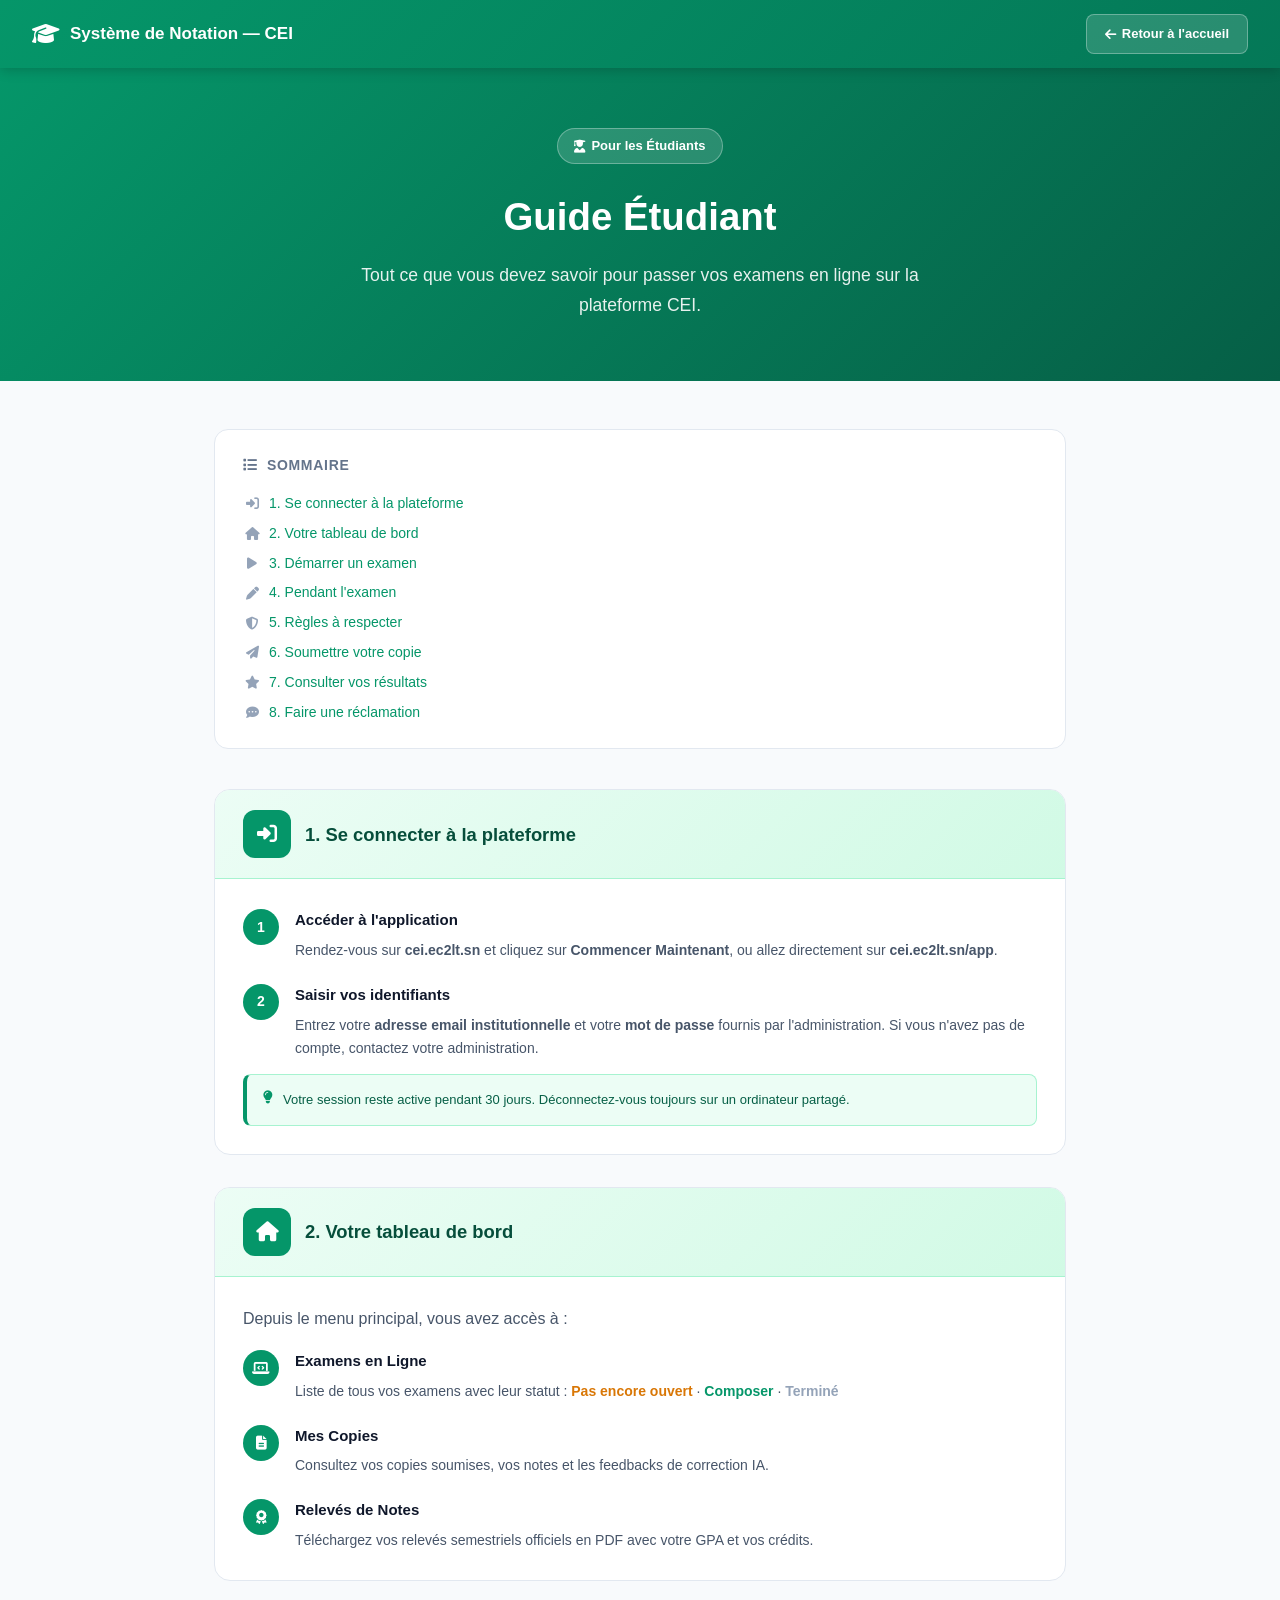
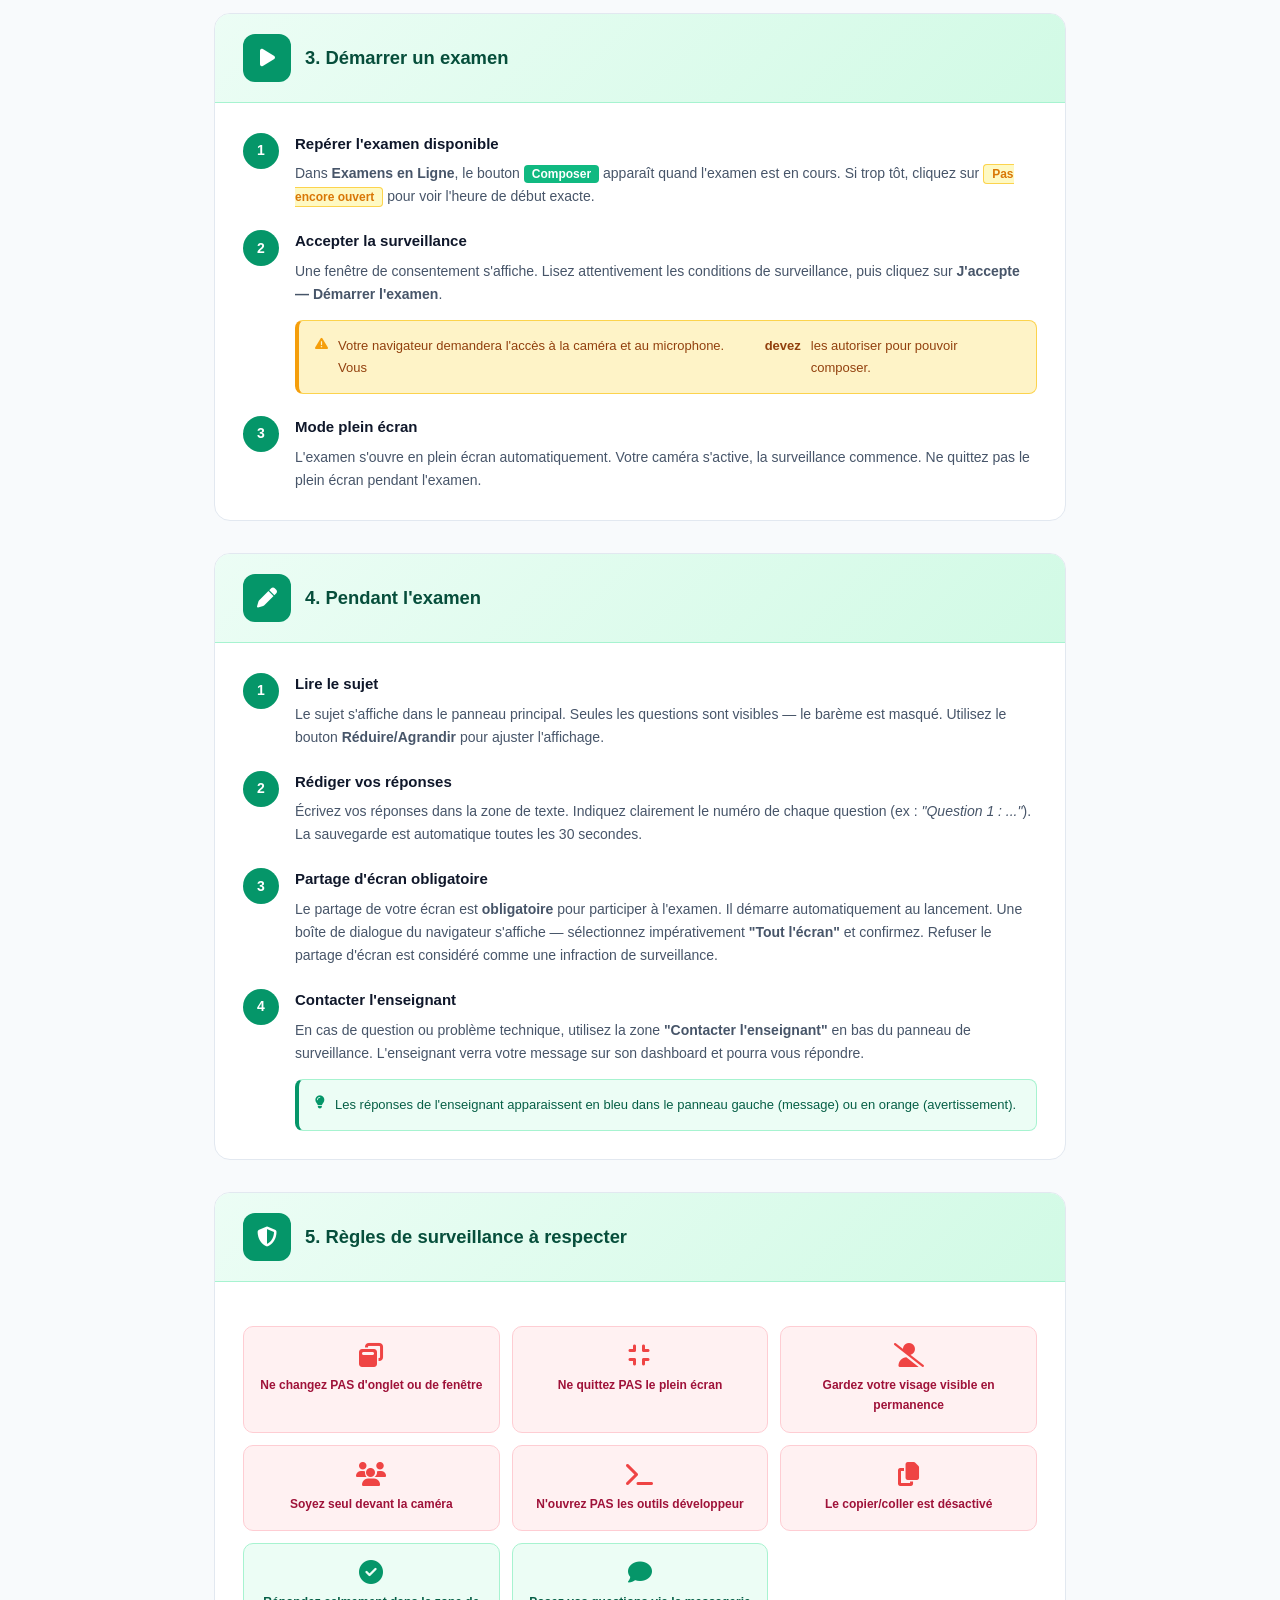
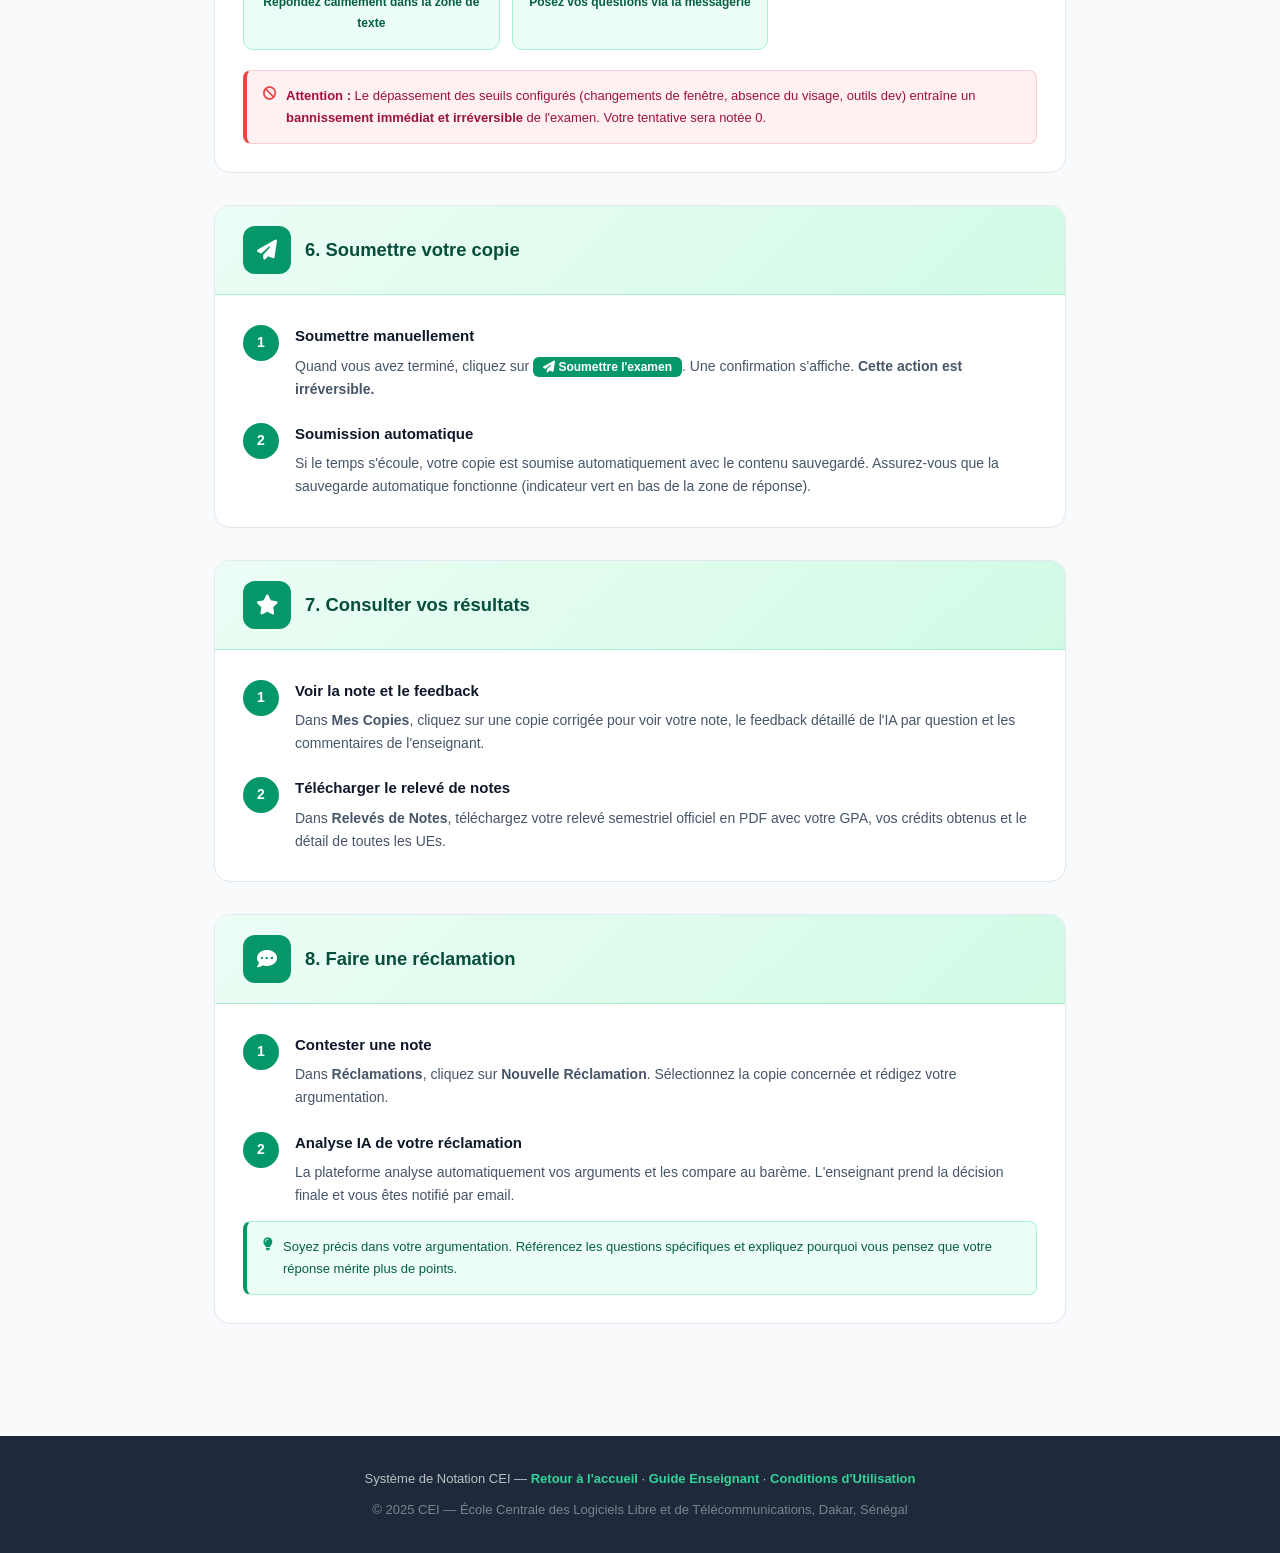
==== templates/guide_student.html @ 397f01b3 "feat: initial release — CEI v2.0.0 Centre d'Examen Intelligent Plateforme complète d'examens en lign" ====
<!DOCTYPE html>
<html lang="fr">
<head>
    <meta charset="UTF-8">
    <meta name="viewport" content="width=device-width, initial-scale=1.0">
    <title>Guide Étudiant — Système de Notation CEI</title>
    <link rel="stylesheet" href="https://cdnjs.cloudflare.com/ajax/libs/font-awesome/6.5.0/css/all.min.css">
    <style>
        * { margin:0; padding:0; box-sizing:border-box; }
        body { font-family:-apple-system,BlinkMacSystemFont,'Segoe UI',Roboto,sans-serif; background:#f8fafc; color:#1e293b; line-height:1.7; }

        .topbar { background:linear-gradient(135deg,#059669,#047857); color:white; padding:14px 32px; display:flex; align-items:center; justify-content:space-between; position:sticky; top:0; z-index:100; box-shadow:0 2px 12px rgba(0,0,0,.2); }
        .topbar-brand { font-size:17px; font-weight:700; display:flex; align-items:center; gap:10px; }
        .topbar-brand i { font-size:22px; }
        .btn-back { background:rgba(255,255,255,.15); color:white; border:1px solid rgba(255,255,255,.3); padding:8px 18px; border-radius:8px; text-decoration:none; font-size:13px; font-weight:600; display:inline-flex; align-items:center; gap:6px; transition:.2s; }
        .btn-back:hover { background:rgba(255,255,255,.25); }

        .hero-doc { background:linear-gradient(135deg,#059669,#065f46); color:white; padding:60px 32px; text-align:center; }
        .hero-doc h1 { font-size:2.4rem; font-weight:800; margin-bottom:12px; }
        .hero-doc p { font-size:1.1rem; opacity:.9; max-width:600px; margin:0 auto; }
        .hero-badge { display:inline-flex; align-items:center; gap:6px; background:rgba(255,255,255,.15); border:1px solid rgba(255,255,255,.3); padding:6px 16px; border-radius:99px; font-size:13px; font-weight:600; margin-bottom:20px; }

        .content-wrap { max-width:900px; margin:0 auto; padding:48px 24px 80px; }

        .toc { background:white; border-radius:14px; border:1px solid #e2e8f0; padding:24px 28px; margin-bottom:40px; }
        .toc h3 { font-size:14px; font-weight:700; color:#64748b; text-transform:uppercase; letter-spacing:.05em; margin-bottom:14px; }
        .toc-list { list-style:none; display:flex; flex-direction:column; gap:6px; }
        .toc-list a { color:#059669; text-decoration:none; font-size:14px; font-weight:500; display:flex; align-items:center; gap:8px; }
        .toc-list a:hover { text-decoration:underline; }
        .toc-list a i { width:18px; text-align:center; font-size:13px; color:#94a3b8; }

        .section { background:white; border-radius:16px; border:1px solid #e2e8f0; margin-bottom:32px; overflow:hidden; }
        .section-header { background:linear-gradient(135deg,#ecfdf5,#d1fae5); border-bottom:1px solid #a7f3d0; padding:20px 28px; display:flex; align-items:center; gap:14px; }
        .section-icon { width:48px; height:48px; background:#059669; border-radius:12px; display:flex; align-items:center; justify-content:center; font-size:20px; color:white; flex-shrink:0; }
        .section-header h2 { font-size:1.15rem; font-weight:700; color:#064e3b; margin:0; }
        .section-body { padding:28px; }

        .steps { display:flex; flex-direction:column; gap:20px; }
        .step { display:flex; gap:16px; align-items:flex-start; }
        .step-num { width:36px; height:36px; background:#059669; color:white; border-radius:50%; display:flex; align-items:center; justify-content:center; font-size:14px; font-weight:700; flex-shrink:0; margin-top:2px; }
        .step-content h4 { font-size:15px; font-weight:700; color:#0f172a; margin-bottom:6px; }
        .step-content p { font-size:14px; color:#475569; line-height:1.65; }
        .step-content ul { margin-top:8px; padding-left:18px; }
        .step-content li { font-size:13px; color:#64748b; margin-bottom:4px; }

        .warn { background:#fef3c7; border:1px solid #fcd34d; border-left:4px solid #f59e0b; border-radius:8px; padding:14px 16px; margin-top:14px; font-size:13px; color:#92400e; display:flex; align-items:flex-start; gap:10px; }
        .warn i { color:#f59e0b; margin-top:2px; flex-shrink:0; }
        .tip { background:#ecfdf5; border:1px solid #a7f3d0; border-left:4px solid #059669; border-radius:8px; padding:14px 16px; margin-top:14px; font-size:13px; color:#065f46; display:flex; align-items:flex-start; gap:10px; }
        .tip i { color:#059669; margin-top:2px; flex-shrink:0; }
        .danger { background:#fff1f2; border:1px solid #fecdd3; border-left:4px solid #ef4444; border-radius:8px; padding:14px 16px; margin-top:14px; font-size:13px; color:#9f1239; display:flex; align-items:flex-start; gap:10px; }
        .danger i { color:#ef4444; margin-top:2px; flex-shrink:0; }

        .rule-grid { display:grid; grid-template-columns:repeat(auto-fill,minmax(200px,1fr)); gap:12px; margin-top:16px; }
        .rule-card { border-radius:10px; padding:16px; border:1px solid; text-align:center; }
        .rule-card.bad { background:#fff1f2; border-color:#fecdd3; color:#9f1239; }
        .rule-card.bad i { font-size:24px; display:block; margin-bottom:8px; color:#ef4444; }
        .rule-card.good { background:#ecfdf5; border-color:#a7f3d0; color:#065f46; }
        .rule-card.good i { font-size:24px; display:block; margin-bottom:8px; color:#059669; }
        .rule-card p { font-size:12px; font-weight:600; }

        footer.doc-footer { background:#1e293b; color:rgba(255,255,255,.7); text-align:center; padding:32px; font-size:13px; }
        footer.doc-footer a { color:#34d399; text-decoration:none; font-weight:600; }

        @media(max-width:640px) { .hero-doc h1 { font-size:1.8rem; } .content-wrap { padding:24px 16px 60px; } }
    </style>
</head>
<body>

<div class="topbar">
    <div class="topbar-brand">
        <i class="fas fa-graduation-cap"></i> Système de Notation — CEI
    </div>
    <a href="/" class="btn-back"><i class="fas fa-arrow-left"></i> Retour à l'accueil</a>
</div>

<div class="hero-doc">
    <div class="hero-badge"><i class="fas fa-user-graduate"></i> Pour les Étudiants</div>
    <h1>Guide Étudiant</h1>
    <p>Tout ce que vous devez savoir pour passer vos examens en ligne sur la plateforme CEI.</p>
</div>

<div class="content-wrap">

    <div class="toc">
        <h3><i class="fas fa-list"></i> &nbsp;Sommaire</h3>
        <ul class="toc-list">
            <li><a href="#connexion"><i class="fas fa-sign-in-alt"></i> 1. Se connecter à la plateforme</a></li>
            <li><a href="#tableau-bord"><i class="fas fa-home"></i> 2. Votre tableau de bord</a></li>
            <li><a href="#demarrer"><i class="fas fa-play"></i> 3. Démarrer un examen</a></li>
            <li><a href="#pendant"><i class="fas fa-pen"></i> 4. Pendant l'examen</a></li>
            <li><a href="#regles"><i class="fas fa-shield-alt"></i> 5. Règles à respecter</a></li>
            <li><a href="#soumettre"><i class="fas fa-paper-plane"></i> 6. Soumettre votre copie</a></li>
            <li><a href="#resultats"><i class="fas fa-star"></i> 7. Consulter vos résultats</a></li>
            <li><a href="#reclamation"><i class="fas fa-comment-dots"></i> 8. Faire une réclamation</a></li>
        </ul>
    </div>

    <!-- 1. Connexion -->
    <div class="section" id="connexion">
        <div class="section-header">
            <div class="section-icon"><i class="fas fa-sign-in-alt"></i></div>
            <h2>1. Se connecter à la plateforme</h2>
        </div>
        <div class="section-body">
            <div class="steps">
                <div class="step">
                    <div class="step-num">1</div>
                    <div class="step-content">
                        <h4>Accéder à l'application</h4>
                        <p>Rendez-vous sur <strong>cei.ec2lt.sn</strong> et cliquez sur <strong>Commencer Maintenant</strong>, ou allez directement sur <strong>cei.ec2lt.sn/app</strong>.</p>
                    </div>
                </div>
                <div class="step">
                    <div class="step-num">2</div>
                    <div class="step-content">
                        <h4>Saisir vos identifiants</h4>
                        <p>Entrez votre <strong>adresse email institutionnelle</strong> et votre <strong>mot de passe</strong> fournis par l'administration. Si vous n'avez pas de compte, contactez votre administration.</p>
                    </div>
                </div>
            </div>
            <div class="tip"><i class="fas fa-lightbulb"></i> Votre session reste active pendant 30 jours. Déconnectez-vous toujours sur un ordinateur partagé.</div>
        </div>
    </div>

    <!-- 2. Tableau de bord -->
    <div class="section" id="tableau-bord">
        <div class="section-header">
            <div class="section-icon"><i class="fas fa-home"></i></div>
            <h2>2. Votre tableau de bord</h2>
        </div>
        <div class="section-body">
            <p style="color:#475569;margin-bottom:16px;">Depuis le menu principal, vous avez accès à :</p>
            <div class="steps">
                <div class="step">
                    <div class="step-num"><i class="fas fa-laptop-code" style="font-size:14px;"></i></div>
                    <div class="step-content">
                        <h4>Examens en Ligne</h4>
                        <p>Liste de tous vos examens avec leur statut : <span style="color:#d97706;font-weight:600;">Pas encore ouvert</span> · <span style="color:#059669;font-weight:600;">Composer</span> · <span style="color:#94a3b8;font-weight:600;">Terminé</span></p>
                    </div>
                </div>
                <div class="step">
                    <div class="step-num"><i class="fas fa-file-alt" style="font-size:14px;"></i></div>
                    <div class="step-content">
                        <h4>Mes Copies</h4>
                        <p>Consultez vos copies soumises, vos notes et les feedbacks de correction IA.</p>
                    </div>
                </div>
                <div class="step">
                    <div class="step-num"><i class="fas fa-award" style="font-size:14px;"></i></div>
                    <div class="step-content">
                        <h4>Relevés de Notes</h4>
                        <p>Téléchargez vos relevés semestriels officiels en PDF avec votre GPA et vos crédits.</p>
                    </div>
                </div>
            </div>
        </div>
    </div>

    <!-- 3. Démarrer -->
    <div class="section" id="demarrer">
        <div class="section-header">
            <div class="section-icon"><i class="fas fa-play"></i></div>
            <h2>3. Démarrer un examen</h2>
        </div>
        <div class="section-body">
            <div class="steps">
                <div class="step">
                    <div class="step-num">1</div>
                    <div class="step-content">
                        <h4>Repérer l'examen disponible</h4>
                        <p>Dans <strong>Examens en Ligne</strong>, le bouton <span style="background:#10b981;color:white;padding:2px 8px;border-radius:4px;font-size:12px;font-weight:700;">Composer</span> apparaît quand l'examen est en cours. Si trop tôt, cliquez sur <span style="background:#fef9c3;color:#d97706;padding:2px 8px;border-radius:4px;font-size:12px;font-weight:700;border:1px solid #fcd34d;">Pas encore ouvert</span> pour voir l'heure de début exacte.</p>
                    </div>
                </div>
                <div class="step">
                    <div class="step-num">2</div>
                    <div class="step-content">
                        <h4>Accepter la surveillance</h4>
                        <p>Une fenêtre de consentement s'affiche. Lisez attentivement les conditions de surveillance, puis cliquez sur <strong>J'accepte — Démarrer l'examen</strong>.</p>
                        <div class="warn"><i class="fas fa-exclamation-triangle"></i> Votre navigateur demandera l'accès à la caméra et au microphone. Vous <strong>devez</strong> les autoriser pour pouvoir composer.</div>
                    </div>
                </div>
                <div class="step">
                    <div class="step-num">3</div>
                    <div class="step-content">
                        <h4>Mode plein écran</h4>
                        <p>L'examen s'ouvre en plein écran automatiquement. Votre caméra s'active, la surveillance commence. Ne quittez pas le plein écran pendant l'examen.</p>
                    </div>
                </div>
            </div>
        </div>
    </div>

    <!-- 4. Pendant l'examen -->
    <div class="section" id="pendant">
        <div class="section-header">
            <div class="section-icon"><i class="fas fa-pen"></i></div>
            <h2>4. Pendant l'examen</h2>
        </div>
        <div class="section-body">
            <div class="steps">
                <div class="step">
                    <div class="step-num">1</div>
                    <div class="step-content">
                        <h4>Lire le sujet</h4>
                        <p>Le sujet s'affiche dans le panneau principal. Seules les questions sont visibles — le barème est masqué. Utilisez le bouton <strong>Réduire/Agrandir</strong> pour ajuster l'affichage.</p>
                    </div>
                </div>
                <div class="step">
                    <div class="step-num">2</div>
                    <div class="step-content">
                        <h4>Rédiger vos réponses</h4>
                        <p>Écrivez vos réponses dans la zone de texte. Indiquez clairement le numéro de chaque question (ex : <em>"Question 1 : ..."</em>). La sauvegarde est automatique toutes les 30 secondes.</p>
                    </div>
                </div>
                <div class="step">
                    <div class="step-num">3</div>
                    <div class="step-content">
                        <h4>Partage d'écran obligatoire</h4>
                        <p>Le partage de votre écran est <strong>obligatoire</strong> pour participer à l'examen. Il démarre automatiquement au lancement. Une boîte de dialogue du navigateur s'affiche — sélectionnez impérativement <strong>"Tout l'écran"</strong> et confirmez. Refuser le partage d'écran est considéré comme une infraction de surveillance.</p>
                    </div>
                </div>
                <div class="step">
                    <div class="step-num">4</div>
                    <div class="step-content">
                        <h4>Contacter l'enseignant</h4>
                        <p>En cas de question ou problème technique, utilisez la zone <strong>"Contacter l'enseignant"</strong> en bas du panneau de surveillance. L'enseignant verra votre message sur son dashboard et pourra vous répondre.</p>
                        <div class="tip"><i class="fas fa-lightbulb"></i> Les réponses de l'enseignant apparaissent en bleu dans le panneau gauche (message) ou en orange (avertissement).</div>
                    </div>
                </div>
            </div>
        </div>
    </div>

    <!-- 5. Règles -->
    <div class="section" id="regles">
        <div class="section-header">
            <div class="section-icon"><i class="fas fa-shield-alt"></i></div>
            <h2>5. Règles de surveillance à respecter</h2>
        </div>
        <div class="section-body">
            <div class="rule-grid">
                <div class="rule-card bad"><i class="fas fa-window-restore"></i><p>Ne changez PAS d'onglet ou de fenêtre</p></div>
                <div class="rule-card bad"><i class="fas fa-compress"></i><p>Ne quittez PAS le plein écran</p></div>
                <div class="rule-card bad"><i class="fas fa-user-slash"></i><p>Gardez votre visage visible en permanence</p></div>
                <div class="rule-card bad"><i class="fas fa-users"></i><p>Soyez seul devant la caméra</p></div>
                <div class="rule-card bad"><i class="fas fa-terminal"></i><p>N'ouvrez PAS les outils développeur</p></div>
                <div class="rule-card bad"><i class="fas fa-copy"></i><p>Le copier/coller est désactivé</p></div>
                <div class="rule-card good"><i class="fas fa-check-circle"></i><p>Répondez calmement dans la zone de texte</p></div>
                <div class="rule-card good"><i class="fas fa-comment"></i><p>Posez vos questions via la messagerie</p></div>
            </div>
            <div class="danger" style="margin-top:20px;"><i class="fas fa-ban"></i> <div><strong>Attention :</strong> Le dépassement des seuils configurés (changements de fenêtre, absence du visage, outils dev) entraîne un <strong>bannissement immédiat et irréversible</strong> de l'examen. Votre tentative sera notée 0.</div></div>
        </div>
    </div>

    <!-- 6. Soumettre -->
    <div class="section" id="soumettre">
        <div class="section-header">
            <div class="section-icon"><i class="fas fa-paper-plane"></i></div>
            <h2>6. Soumettre votre copie</h2>
        </div>
        <div class="section-body">
            <div class="steps">
                <div class="step">
                    <div class="step-num">1</div>
                    <div class="step-content">
                        <h4>Soumettre manuellement</h4>
                        <p>Quand vous avez terminé, cliquez sur <span style="background:#059669;color:white;padding:3px 10px;border-radius:6px;font-size:12px;font-weight:700;"><i class="fas fa-paper-plane"></i> Soumettre l'examen</span>. Une confirmation s'affiche. <strong>Cette action est irréversible.</strong></p>
                    </div>
                </div>
                <div class="step">
                    <div class="step-num">2</div>
                    <div class="step-content">
                        <h4>Soumission automatique</h4>
                        <p>Si le temps s'écoule, votre copie est soumise automatiquement avec le contenu sauvegardé. Assurez-vous que la sauvegarde automatique fonctionne (indicateur vert en bas de la zone de réponse).</p>
                    </div>
                </div>
            </div>
        </div>
    </div>

    <!-- 7. Résultats -->
    <div class="section" id="resultats">
        <div class="section-header">
            <div class="section-icon"><i class="fas fa-star"></i></div>
            <h2>7. Consulter vos résultats</h2>
        </div>
        <div class="section-body">
            <div class="steps">
                <div class="step">
                    <div class="step-num">1</div>
                    <div class="step-content">
                        <h4>Voir la note et le feedback</h4>
                        <p>Dans <strong>Mes Copies</strong>, cliquez sur une copie corrigée pour voir votre note, le feedback détaillé de l'IA par question et les commentaires de l'enseignant.</p>
                    </div>
                </div>
                <div class="step">
                    <div class="step-num">2</div>
                    <div class="step-content">
                        <h4>Télécharger le relevé de notes</h4>
                        <p>Dans <strong>Relevés de Notes</strong>, téléchargez votre relevé semestriel officiel en PDF avec votre GPA, vos crédits obtenus et le détail de toutes les UEs.</p>
                    </div>
                </div>
            </div>
        </div>
    </div>

    <!-- 8. Réclamation -->
    <div class="section" id="reclamation">
        <div class="section-header">
            <div class="section-icon"><i class="fas fa-comment-dots"></i></div>
            <h2>8. Faire une réclamation</h2>
        </div>
        <div class="section-body">
            <div class="steps">
                <div class="step">
                    <div class="step-num">1</div>
                    <div class="step-content">
                        <h4>Contester une note</h4>
                        <p>Dans <strong>Réclamations</strong>, cliquez sur <strong>Nouvelle Réclamation</strong>. Sélectionnez la copie concernée et rédigez votre argumentation.</p>
                    </div>
                </div>
                <div class="step">
                    <div class="step-num">2</div>
                    <div class="step-content">
                        <h4>Analyse IA de votre réclamation</h4>
                        <p>La plateforme analyse automatiquement vos arguments et les compare au barème. L'enseignant prend la décision finale et vous êtes notifié par email.</p>
                    </div>
                </div>
            </div>
            <div class="tip"><i class="fas fa-lightbulb"></i> Soyez précis dans votre argumentation. Référencez les questions spécifiques et expliquez pourquoi vous pensez que votre réponse mérite plus de points.</div>
        </div>
    </div>

</div>

<footer class="doc-footer">
    <p>Système de Notation CEI — <a href="/">Retour à l'accueil</a> · <a href="/guide-enseignant">Guide Enseignant</a> · <a href="/conditions">Conditions d'Utilisation</a></p>
    <p style="margin-top:8px;opacity:.6;">© 2025 CEI — École Centrale des Logiciels Libre et de Télécommunications, Dakar, Sénégal</p>
</footer>

</body>
</html>
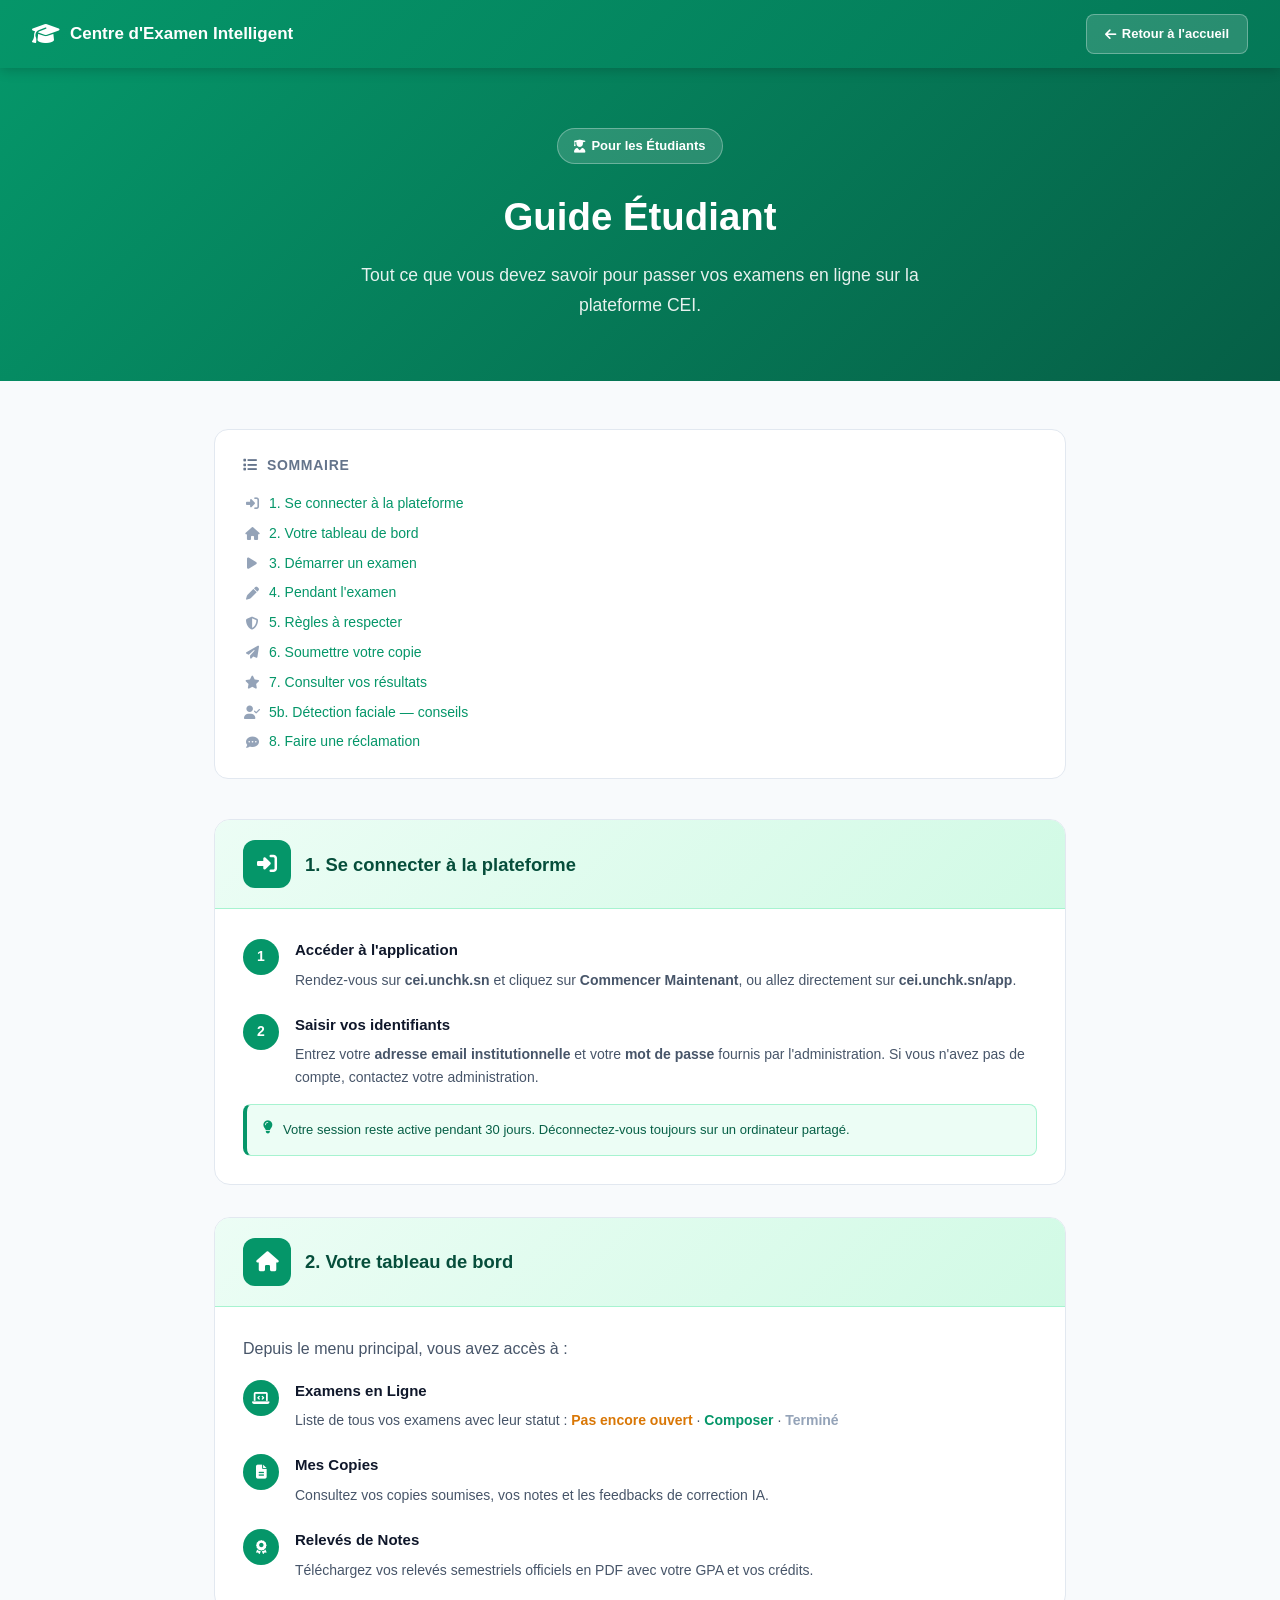
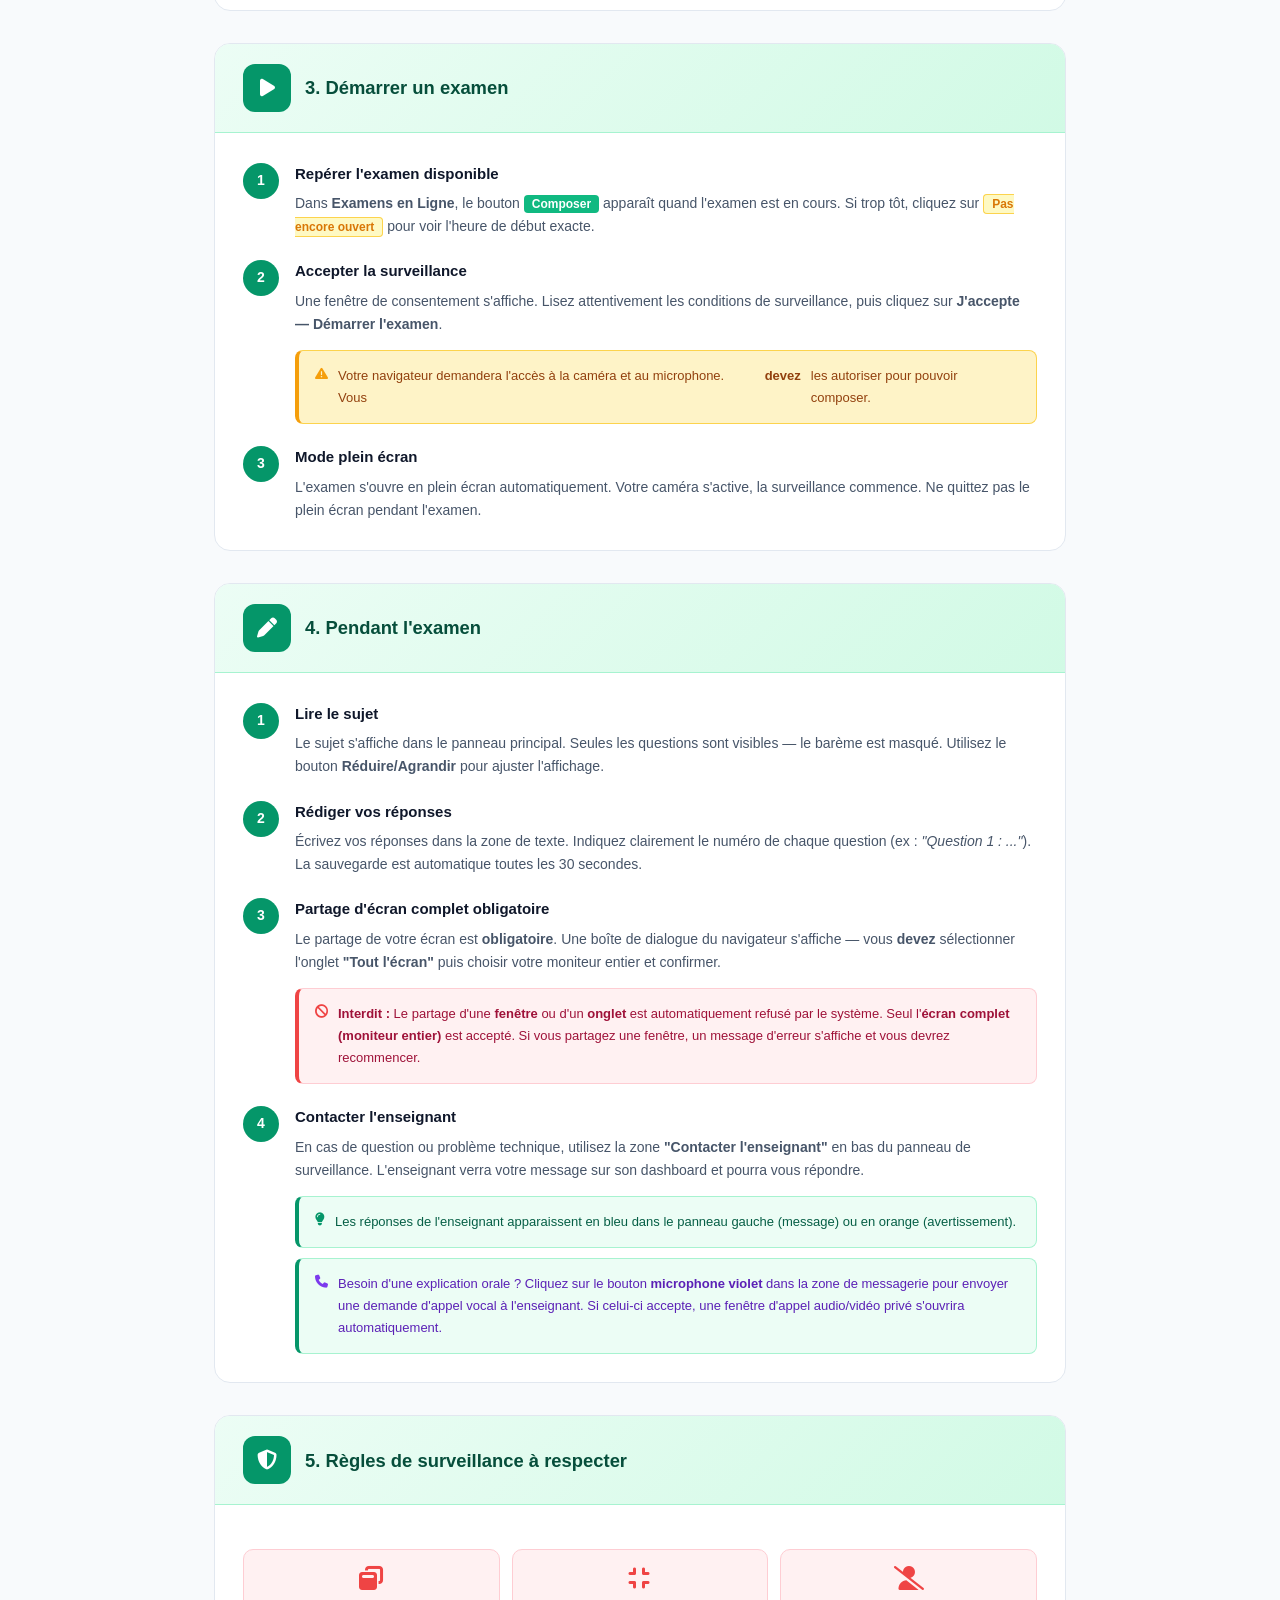
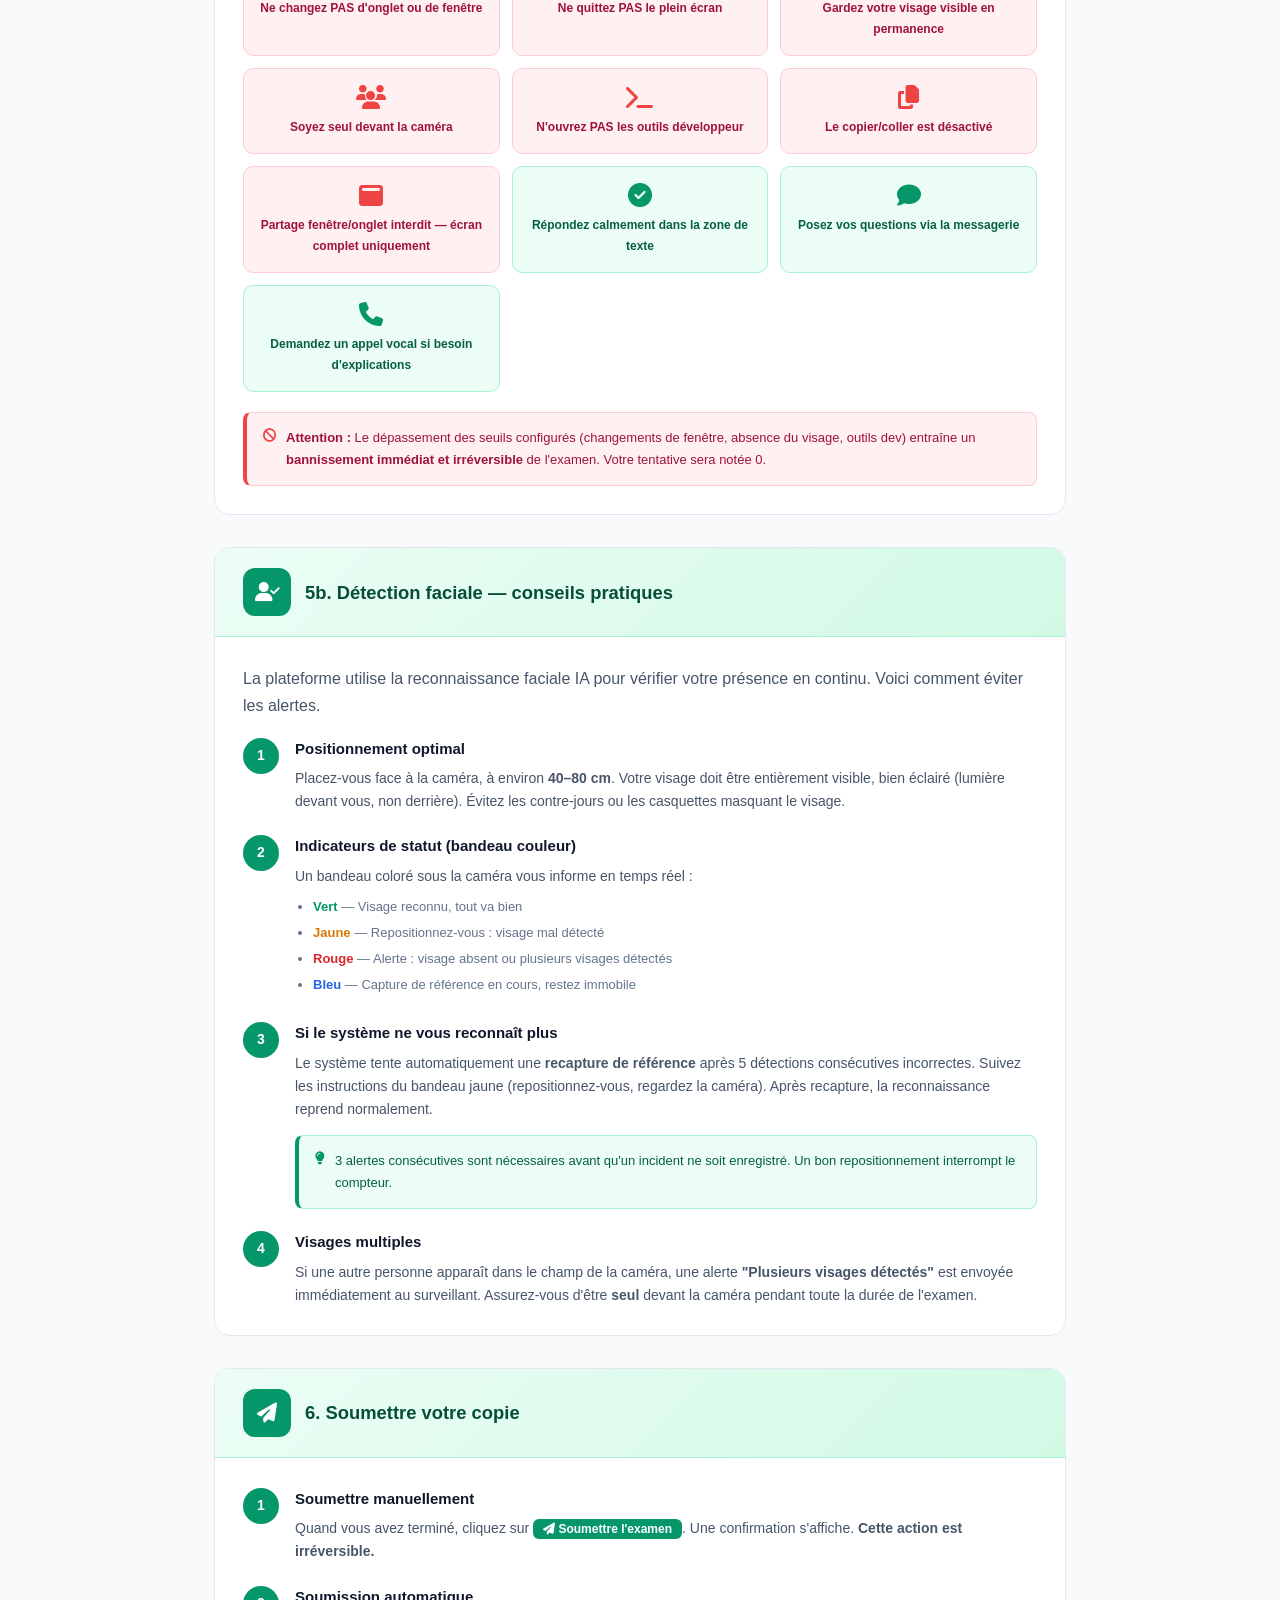
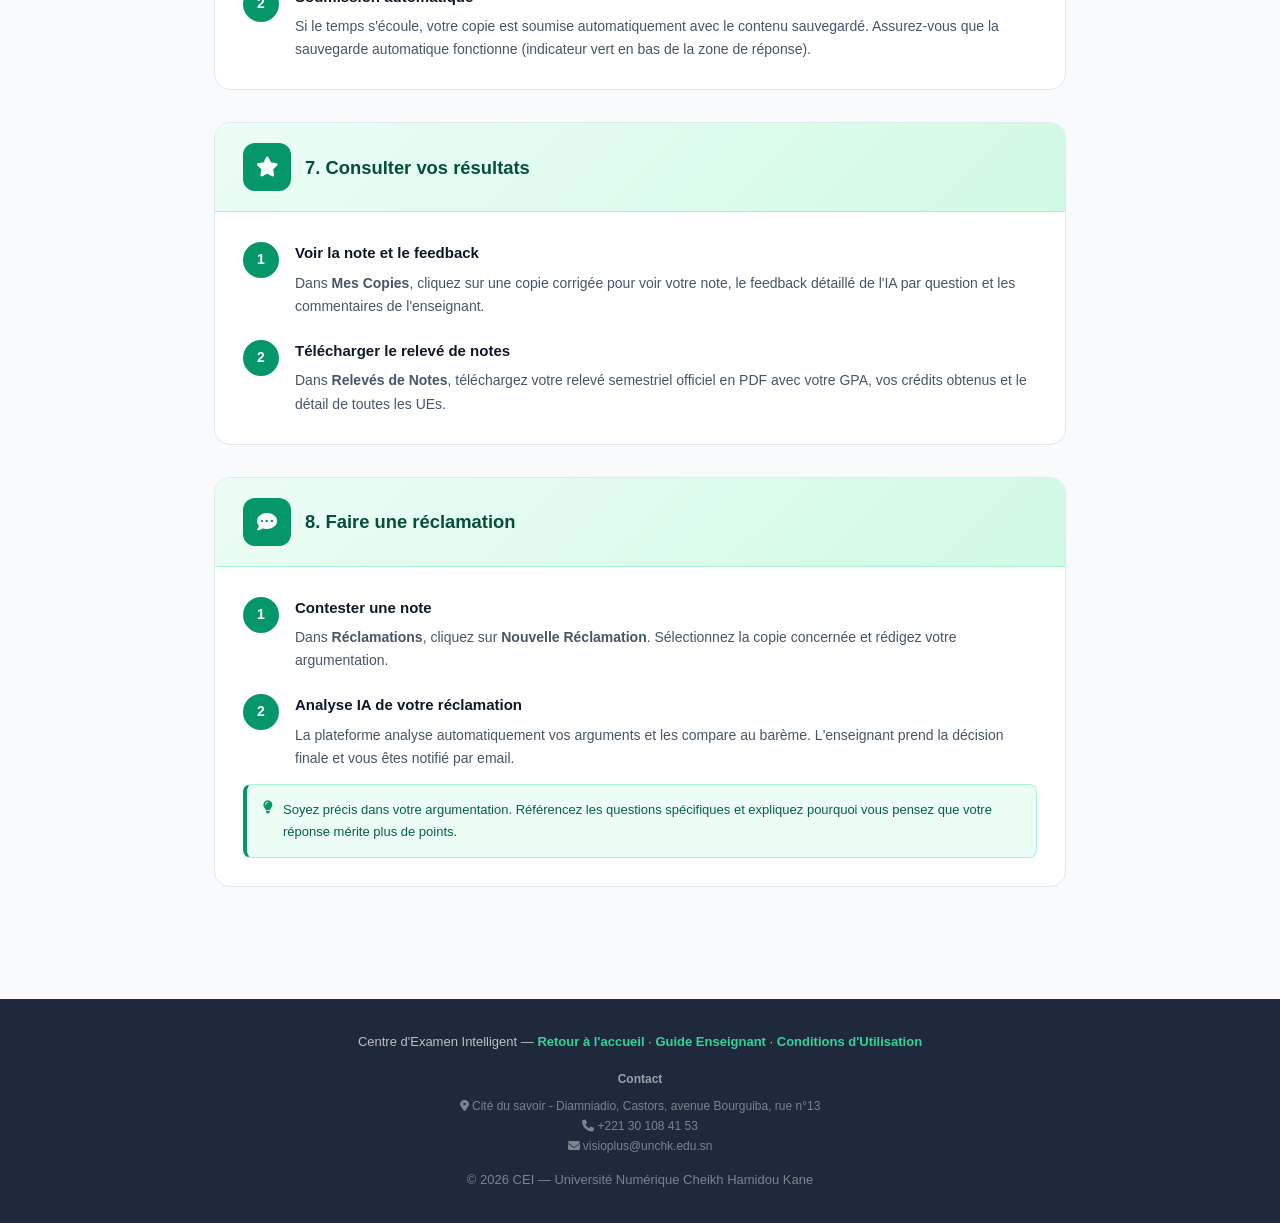
==== commit d2930220: "feat: CEI v2.1 — Agent proctor autonome + IA multi-domaine + OCR - Agent de surveillance autonome (a" ====
--- a/templates/guide_student.html
+++ b/templates/guide_student.html
@@ -3,8 +3,8 @@
 <head>
     <meta charset="UTF-8">
     <meta name="viewport" content="width=device-width, initial-scale=1.0">
-    <title>Guide Étudiant — Système de Notation CEI</title>
-    <link rel="stylesheet" href="https://cdnjs.cloudflare.com/ajax/libs/font-awesome/6.5.0/css/all.min.css">
+    <title>Guide Étudiant — Centre d'Examen Intelligent</title>
+    <link rel="stylesheet" href="/static/fontawesome/css/all.min.css">
     <style>
         * { margin:0; padding:0; box-sizing:border-box; }
         body { font-family:-apple-system,BlinkMacSystemFont,'Segoe UI',Roboto,sans-serif; background:#f8fafc; color:#1e293b; line-height:1.7; }
@@ -68,7 +68,7 @@
 
 <div class="topbar">
     <div class="topbar-brand">
-        <i class="fas fa-graduation-cap"></i> Système de Notation — CEI
+        <i class="fas fa-graduation-cap"></i> Centre d'Examen Intelligent
     </div>
     <a href="/" class="btn-back"><i class="fas fa-arrow-left"></i> Retour à l'accueil</a>
 </div>
@@ -91,6 +91,7 @@
             <li><a href="#regles"><i class="fas fa-shield-alt"></i> 5. Règles à respecter</a></li>
             <li><a href="#soumettre"><i class="fas fa-paper-plane"></i> 6. Soumettre votre copie</a></li>
             <li><a href="#resultats"><i class="fas fa-star"></i> 7. Consulter vos résultats</a></li>
+            <li><a href="#detection-faciale"><i class="fas fa-user-check"></i> 5b. Détection faciale — conseils</a></li>
             <li><a href="#reclamation"><i class="fas fa-comment-dots"></i> 8. Faire une réclamation</a></li>
         </ul>
     </div>
@@ -107,7 +108,7 @@
                     <div class="step-num">1</div>
                     <div class="step-content">
                         <h4>Accéder à l'application</h4>
-                        <p>Rendez-vous sur <strong>cei.ec2lt.sn</strong> et cliquez sur <strong>Commencer Maintenant</strong>, ou allez directement sur <strong>cei.ec2lt.sn/app</strong>.</p>
+                        <p>Rendez-vous sur <strong>cei.unchk.sn</strong> et cliquez sur <strong>Commencer Maintenant</strong>, ou allez directement sur <strong>cei.unchk.sn/app</strong>.</p>
                     </div>
                 </div>
                 <div class="step">
@@ -215,8 +216,9 @@
                 <div class="step">
                     <div class="step-num">3</div>
                     <div class="step-content">
-                        <h4>Partage d'écran obligatoire</h4>
-                        <p>Le partage de votre écran est <strong>obligatoire</strong> pour participer à l'examen. Il démarre automatiquement au lancement. Une boîte de dialogue du navigateur s'affiche — sélectionnez impérativement <strong>"Tout l'écran"</strong> et confirmez. Refuser le partage d'écran est considéré comme une infraction de surveillance.</p>
+                        <h4>Partage d'écran complet obligatoire</h4>
+                        <p>Le partage de votre écran est <strong>obligatoire</strong>. Une boîte de dialogue du navigateur s'affiche — vous <strong>devez</strong> sélectionner l'onglet <strong>"Tout l'écran"</strong> puis choisir votre moniteur entier et confirmer.</p>
+                        <div class="danger"><i class="fas fa-ban"></i> <div><strong>Interdit :</strong> Le partage d'une <strong>fenêtre</strong> ou d'un <strong>onglet</strong> est automatiquement refusé par le système. Seul l'<strong>écran complet (moniteur entier)</strong> est accepté. Si vous partagez une fenêtre, un message d'erreur s'affiche et vous devrez recommencer.</div></div>
                     </div>
                 </div>
                 <div class="step">
@@ -225,6 +227,7 @@
                         <h4>Contacter l'enseignant</h4>
                         <p>En cas de question ou problème technique, utilisez la zone <strong>"Contacter l'enseignant"</strong> en bas du panneau de surveillance. L'enseignant verra votre message sur son dashboard et pourra vous répondre.</p>
                         <div class="tip"><i class="fas fa-lightbulb"></i> Les réponses de l'enseignant apparaissent en bleu dans le panneau gauche (message) ou en orange (avertissement).</div>
+                        <div class="tip" style="margin-top:10px;"><i class="fas fa-phone" style="color:#7c3aed;"></i> <span style="color:#5b21b6;">Besoin d'une explication orale ? Cliquez sur le bouton <strong>microphone violet</strong> dans la zone de messagerie pour envoyer une demande d'appel vocal à l'enseignant. Si celui-ci accepte, une fenêtre d'appel audio/vidéo privé s'ouvrira automatiquement.</span></div>
                     </div>
                 </div>
             </div>
@@ -245,10 +248,60 @@
                 <div class="rule-card bad"><i class="fas fa-users"></i><p>Soyez seul devant la caméra</p></div>
                 <div class="rule-card bad"><i class="fas fa-terminal"></i><p>N'ouvrez PAS les outils développeur</p></div>
                 <div class="rule-card bad"><i class="fas fa-copy"></i><p>Le copier/coller est désactivé</p></div>
+                <div class="rule-card bad"><i class="fas fa-window-maximize"></i><p>Partage fenêtre/onglet interdit — écran complet uniquement</p></div>
                 <div class="rule-card good"><i class="fas fa-check-circle"></i><p>Répondez calmement dans la zone de texte</p></div>
                 <div class="rule-card good"><i class="fas fa-comment"></i><p>Posez vos questions via la messagerie</p></div>
+                <div class="rule-card good"><i class="fas fa-phone"></i><p>Demandez un appel vocal si besoin d'explications</p></div>
             </div>
             <div class="danger" style="margin-top:20px;"><i class="fas fa-ban"></i> <div><strong>Attention :</strong> Le dépassement des seuils configurés (changements de fenêtre, absence du visage, outils dev) entraîne un <strong>bannissement immédiat et irréversible</strong> de l'examen. Votre tentative sera notée 0.</div></div>
+        </div>
+    </div>
+
+    <!-- 5b. Détection faciale -->
+    <div class="section" id="detection-faciale">
+        <div class="section-header">
+            <div class="section-icon"><i class="fas fa-user-check"></i></div>
+            <h2>5b. Détection faciale — conseils pratiques</h2>
+        </div>
+        <div class="section-body">
+            <p style="color:#475569;margin-bottom:16px;">La plateforme utilise la reconnaissance faciale IA pour vérifier votre présence en continu. Voici comment éviter les alertes.</p>
+            <div class="steps">
+                <div class="step">
+                    <div class="step-num">1</div>
+                    <div class="step-content">
+                        <h4>Positionnement optimal</h4>
+                        <p>Placez-vous face à la caméra, à environ <strong>40–80 cm</strong>. Votre visage doit être entièrement visible, bien éclairé (lumière devant vous, non derrière). Évitez les contre-jours ou les casquettes masquant le visage.</p>
+                    </div>
+                </div>
+                <div class="step">
+                    <div class="step-num">2</div>
+                    <div class="step-content">
+                        <h4>Indicateurs de statut (bandeau couleur)</h4>
+                        <p>Un bandeau coloré sous la caméra vous informe en temps réel :</p>
+                        <ul>
+                            <li><span style="color:#059669;font-weight:700;">Vert</span> — Visage reconnu, tout va bien</li>
+                            <li><span style="color:#d97706;font-weight:700;">Jaune</span> — Repositionnez-vous : visage mal détecté</li>
+                            <li><span style="color:#dc2626;font-weight:700;">Rouge</span> — Alerte : visage absent ou plusieurs visages détectés</li>
+                            <li><span style="color:#2563eb;font-weight:700;">Bleu</span> — Capture de référence en cours, restez immobile</li>
+                        </ul>
+                    </div>
+                </div>
+                <div class="step">
+                    <div class="step-num">3</div>
+                    <div class="step-content">
+                        <h4>Si le système ne vous reconnaît plus</h4>
+                        <p>Le système tente automatiquement une <strong>recapture de référence</strong> après 5 détections consécutives incorrectes. Suivez les instructions du bandeau jaune (repositionnez-vous, regardez la caméra). Après recapture, la reconnaissance reprend normalement.</p>
+                        <div class="tip"><i class="fas fa-lightbulb"></i> 3 alertes consécutives sont nécessaires avant qu'un incident ne soit enregistré. Un bon repositionnement interrompt le compteur.</div>
+                    </div>
+                </div>
+                <div class="step">
+                    <div class="step-num">4</div>
+                    <div class="step-content">
+                        <h4>Visages multiples</h4>
+                        <p>Si une autre personne apparaît dans le champ de la caméra, une alerte <strong>"Plusieurs visages détectés"</strong> est envoyée immédiatement au surveillant. Assurez-vous d'être <strong>seul</strong> devant la caméra pendant toute la durée de l'examen.</p>
+                    </div>
+                </div>
+            </div>
         </div>
     </div>
 
@@ -334,9 +387,16 @@
 </div>
 
 <footer class="doc-footer">
-    <p>Système de Notation CEI — <a href="/">Retour à l'accueil</a> · <a href="/guide-enseignant">Guide Enseignant</a> · <a href="/conditions">Conditions d'Utilisation</a></p>
-    <p style="margin-top:8px;opacity:.6;">© 2025 CEI — École Centrale des Logiciels Libre et de Télécommunications, Dakar, Sénégal</p>
+    <p>Centre d'Examen Intelligent — <a href="/">Retour à l'accueil</a> · <a href="/guide-enseignant">Guide Enseignant</a> · <a href="/conditions">Conditions d'Utilisation</a></p>
+    <p style="margin-top:16px;font-size:12px;opacity:.8;font-weight:600;">Contact</p>
+    <p style="margin-top:6px;font-size:12px;opacity:.6;">
+        <i class="fas fa-map-marker-alt"></i> Cité du savoir - Diamniadio, Castors, avenue Bourguiba, rue n°13<br>
+        <i class="fas fa-phone"></i> +221 30 108 41 53<br>
+        <i class="fas fa-envelope"></i> visioplus@unchk.edu.sn
+    </p>
+    <p style="margin-top:12px;opacity:.6;">© 2026 CEI — Université Numérique Cheikh Hamidou Kane</p>
 </footer>
 
+<script src="{{ url_for('static', filename='js/site_translator.js') }}?v=7"></script>
 </body>
 </html>
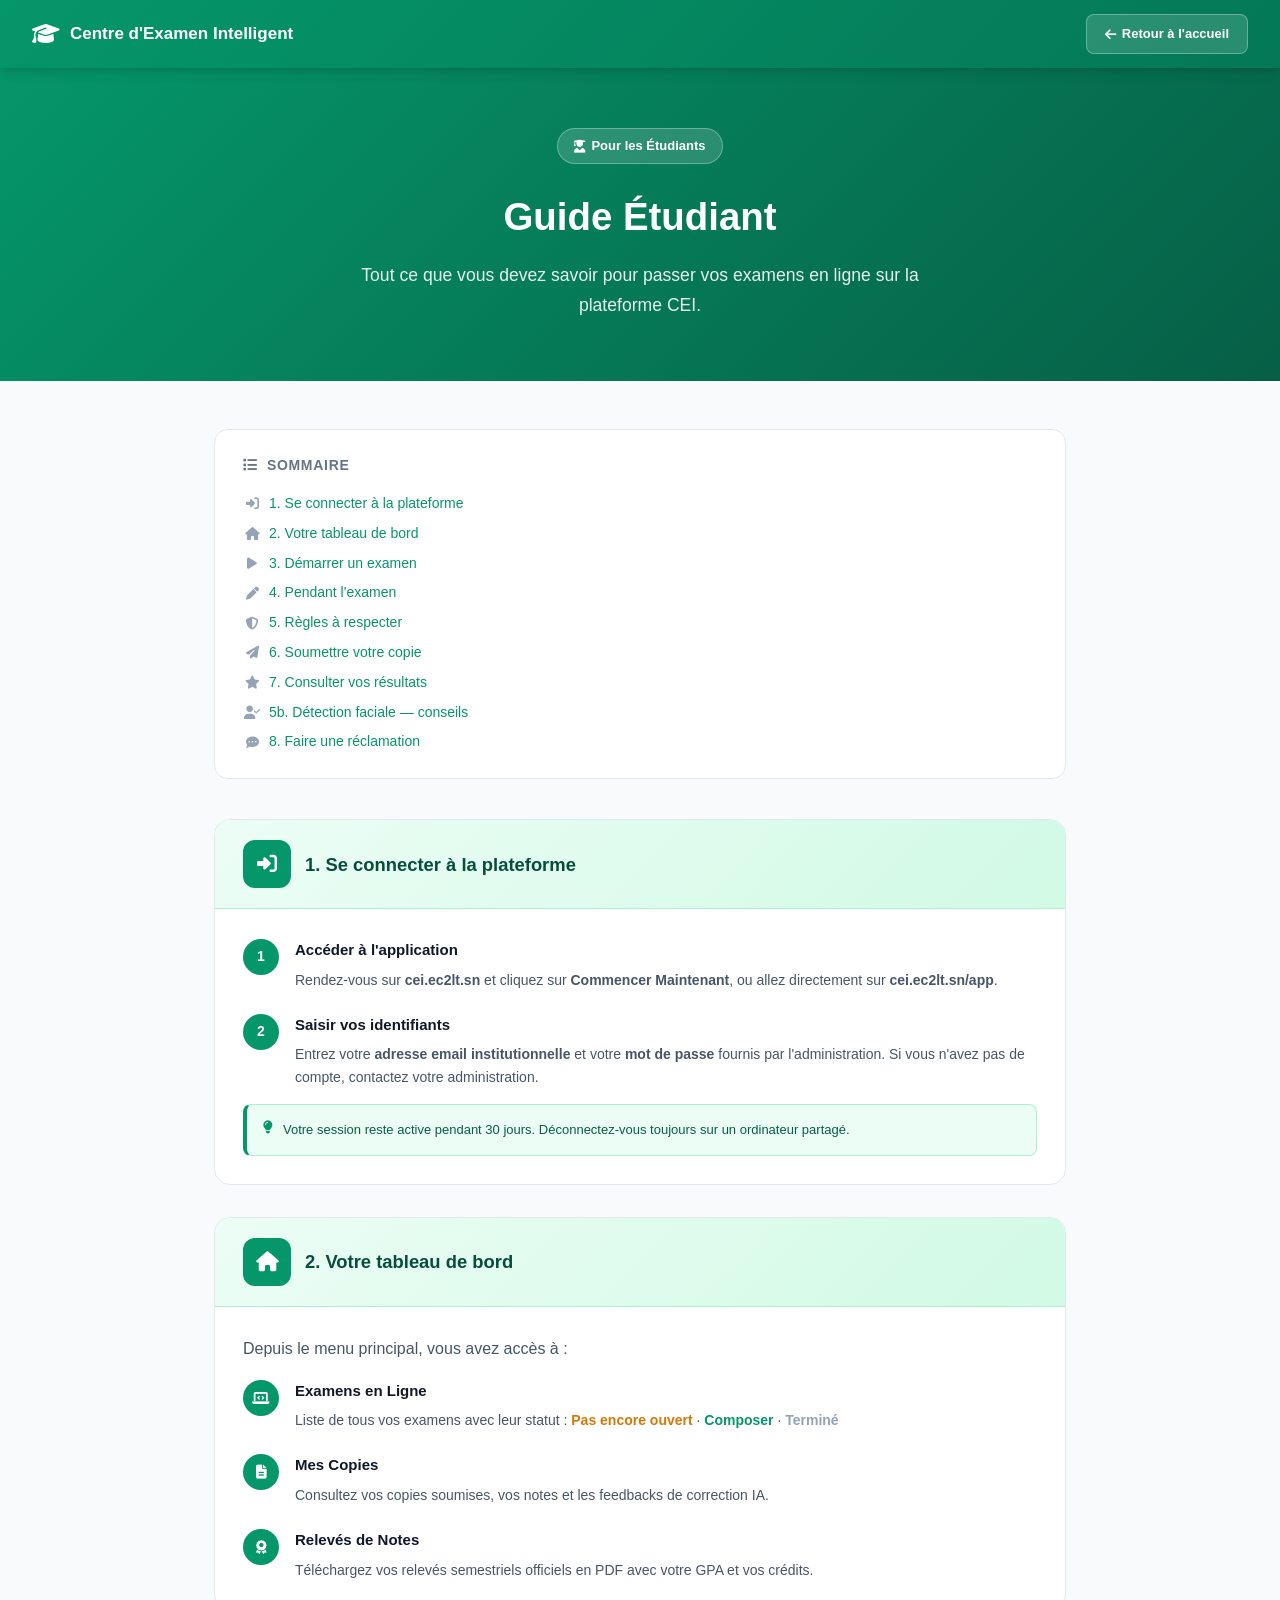
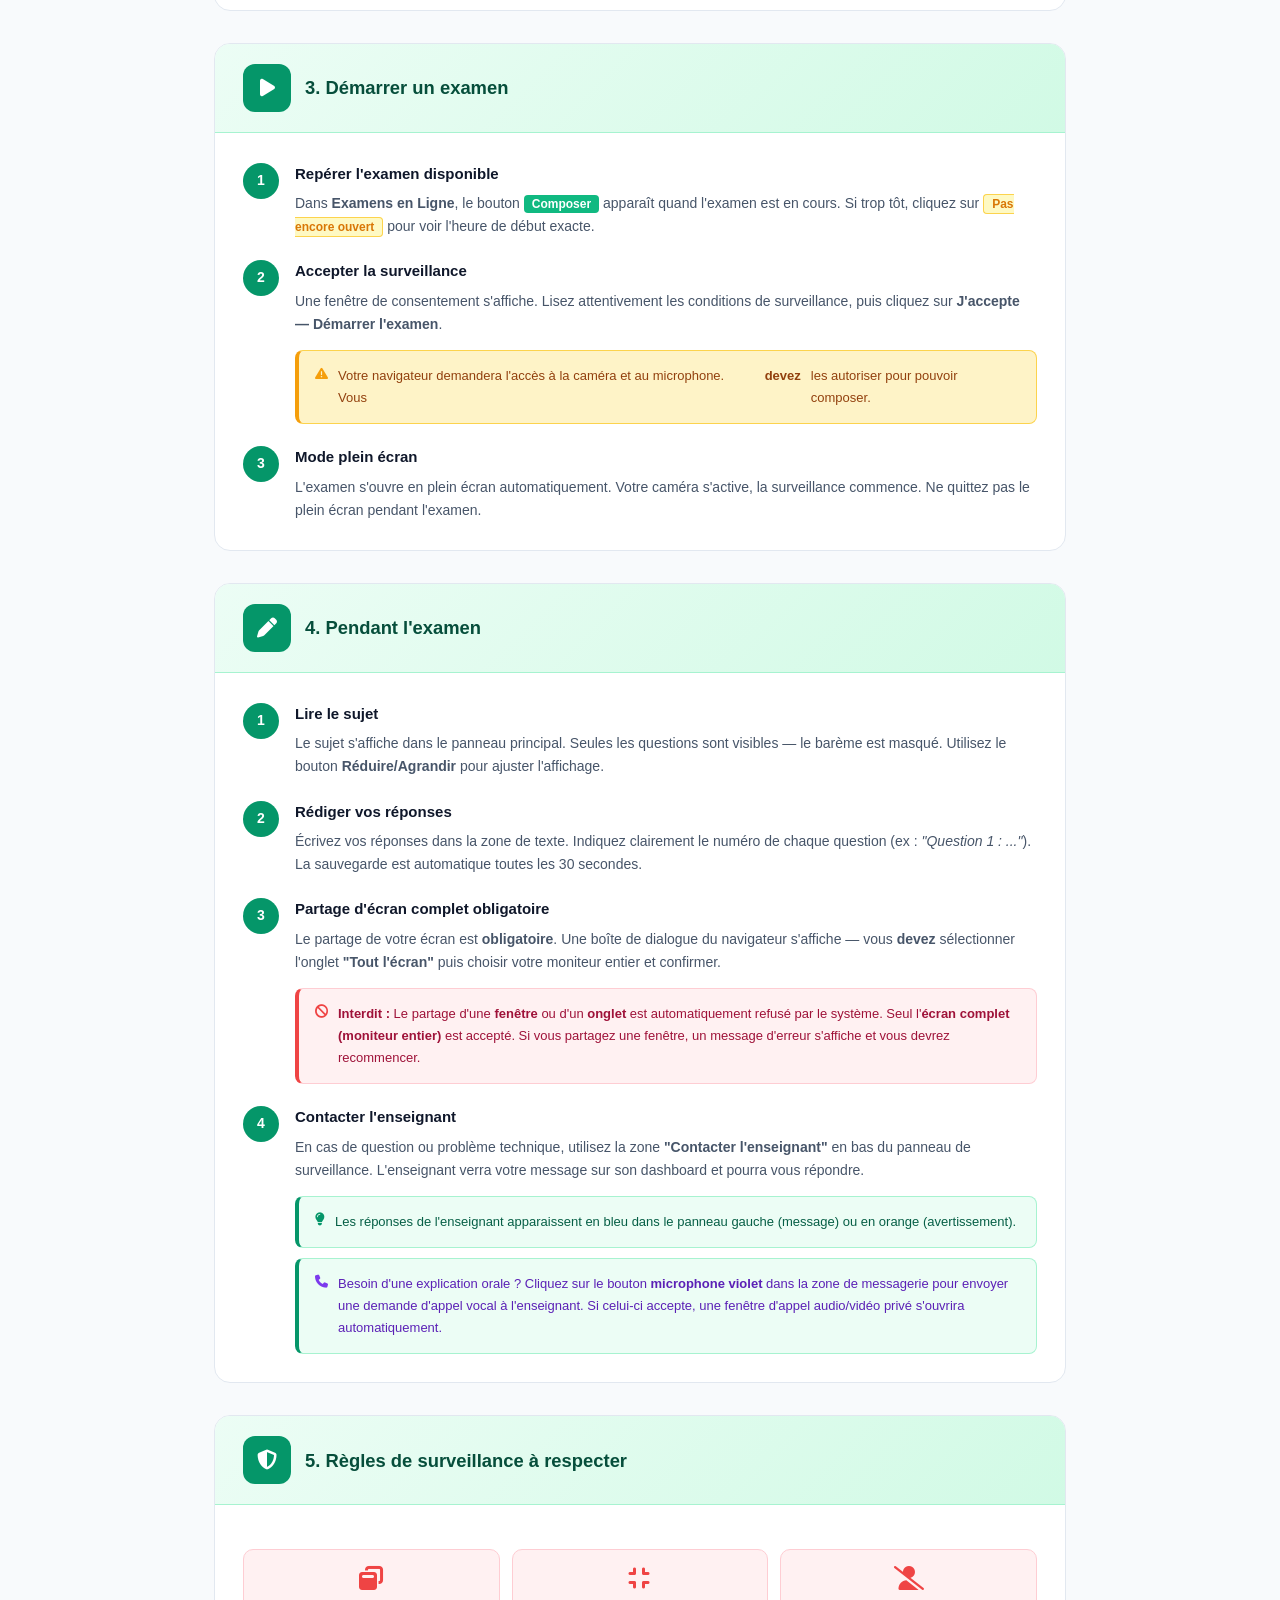
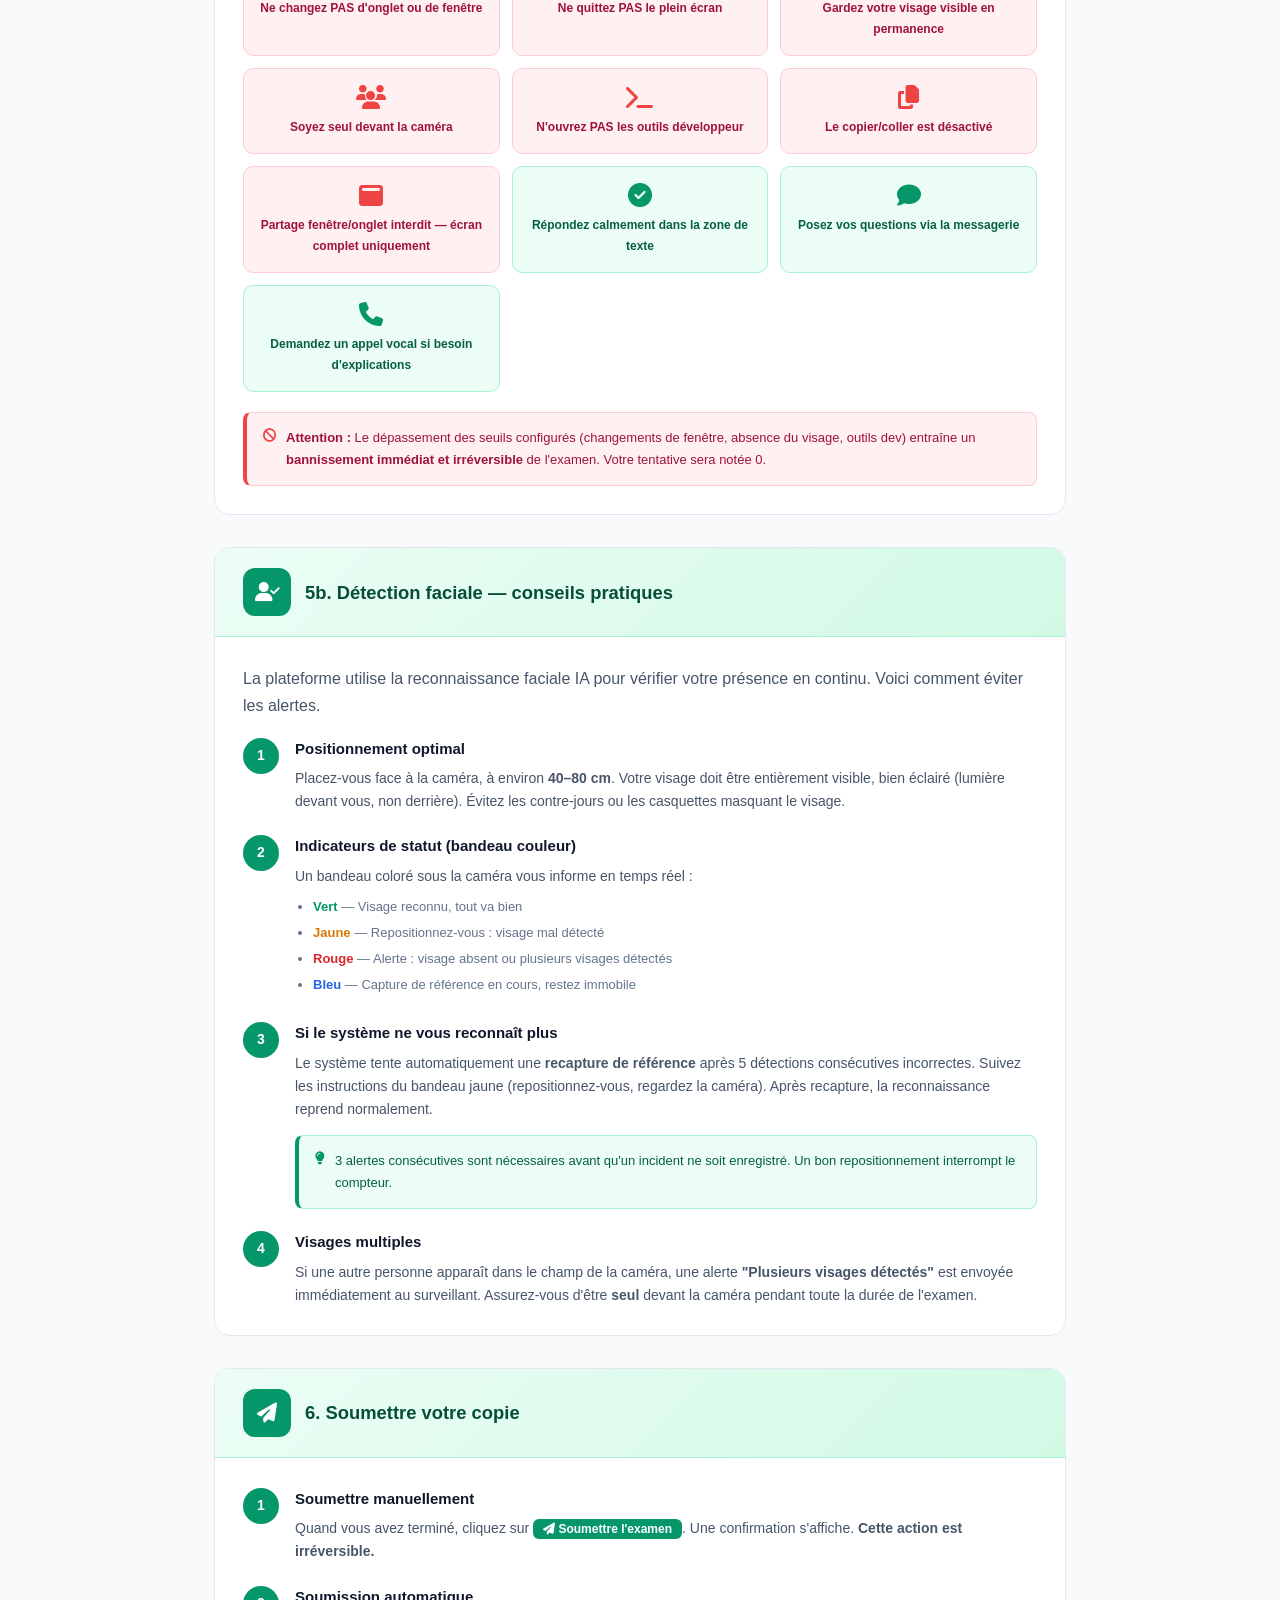
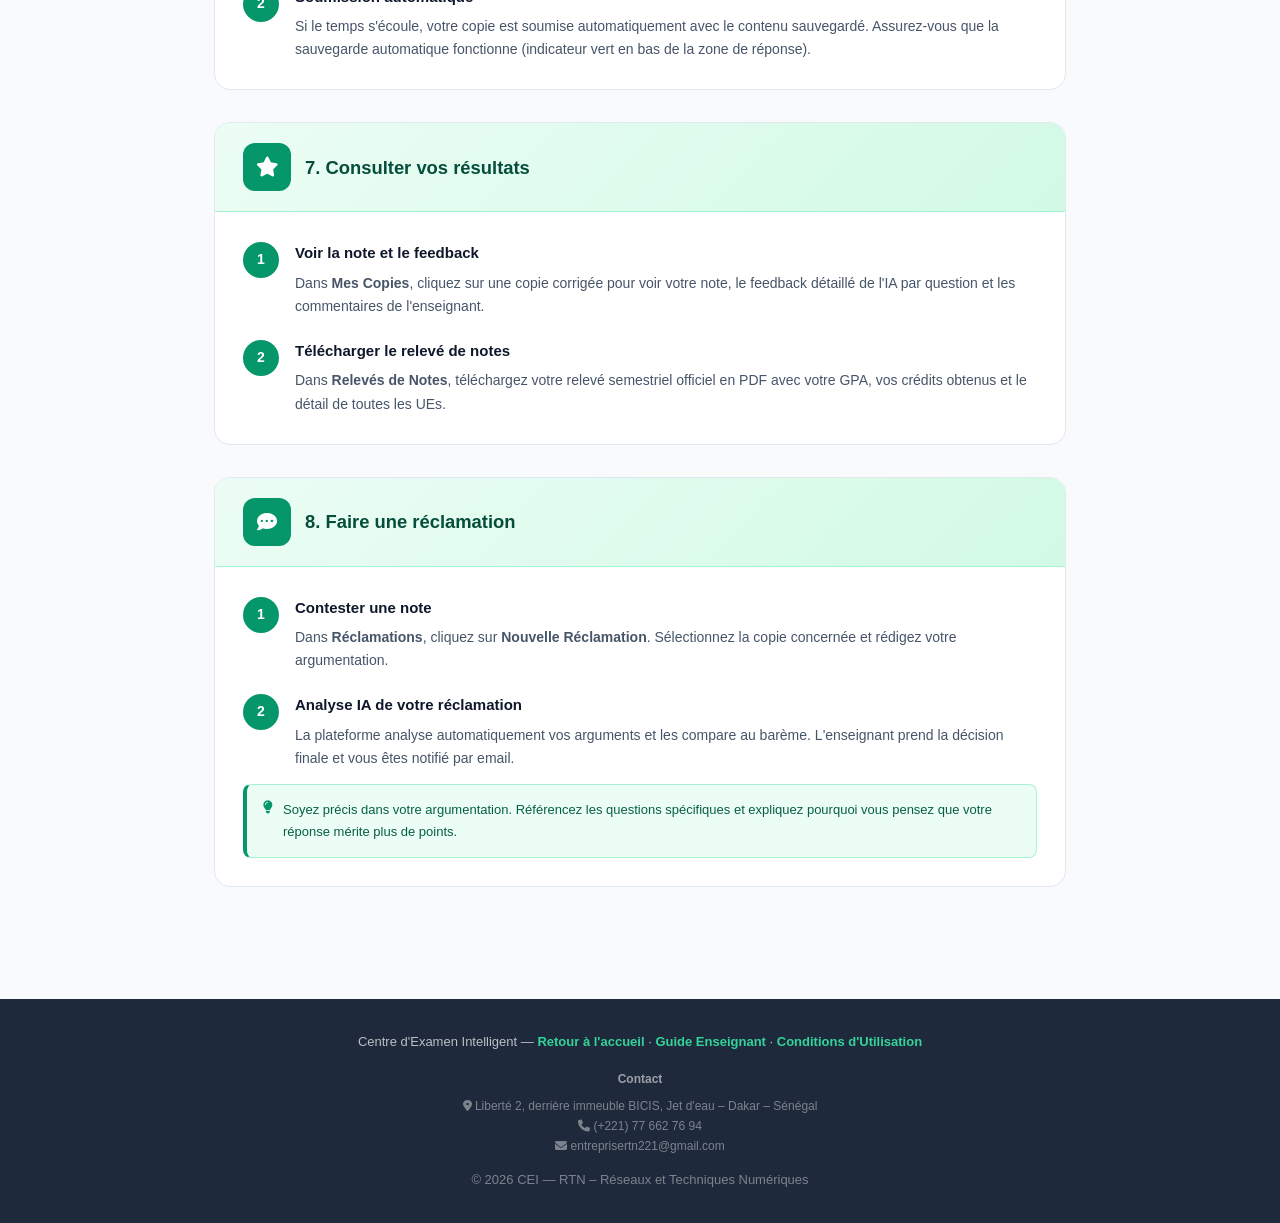
==== commit bead9e88: "feat: corrections retours client — activation prof, relevés en ligne, EC multi-profs, rallonger exam" ====
--- a/templates/guide_student.html
+++ b/templates/guide_student.html
@@ -108,7 +108,7 @@
                     <div class="step-num">1</div>
                     <div class="step-content">
                         <h4>Accéder à l'application</h4>
-                        <p>Rendez-vous sur <strong>cei.unchk.sn</strong> et cliquez sur <strong>Commencer Maintenant</strong>, ou allez directement sur <strong>cei.unchk.sn/app</strong>.</p>
+                        <p>Rendez-vous sur <strong>cei.ec2lt.sn</strong> et cliquez sur <strong>Commencer Maintenant</strong>, ou allez directement sur <strong>cei.ec2lt.sn/app</strong>.</p>
                     </div>
                 </div>
                 <div class="step">
@@ -390,11 +390,11 @@
     <p>Centre d'Examen Intelligent — <a href="/">Retour à l'accueil</a> · <a href="/guide-enseignant">Guide Enseignant</a> · <a href="/conditions">Conditions d'Utilisation</a></p>
     <p style="margin-top:16px;font-size:12px;opacity:.8;font-weight:600;">Contact</p>
     <p style="margin-top:6px;font-size:12px;opacity:.6;">
-        <i class="fas fa-map-marker-alt"></i> Cité du savoir - Diamniadio, Castors, avenue Bourguiba, rue n°13<br>
-        <i class="fas fa-phone"></i> +221 30 108 41 53<br>
-        <i class="fas fa-envelope"></i> visioplus@unchk.edu.sn
+        <i class="fas fa-map-marker-alt"></i> Liberté 2, derrière immeuble BICIS, Jet d'eau – Dakar – Sénégal<br>
+        <i class="fas fa-phone"></i> (+221) 77 662 76 94<br>
+        <i class="fas fa-envelope"></i> entreprisertn221@gmail.com
     </p>
-    <p style="margin-top:12px;opacity:.6;">© 2026 CEI — Université Numérique Cheikh Hamidou Kane</p>
+    <p style="margin-top:12px;opacity:.6;">© 2026 CEI — RTN – Réseaux et Techniques Numériques</p>
 </footer>
 
 <script src="{{ url_for('static', filename='js/site_translator.js') }}?v=7"></script>
